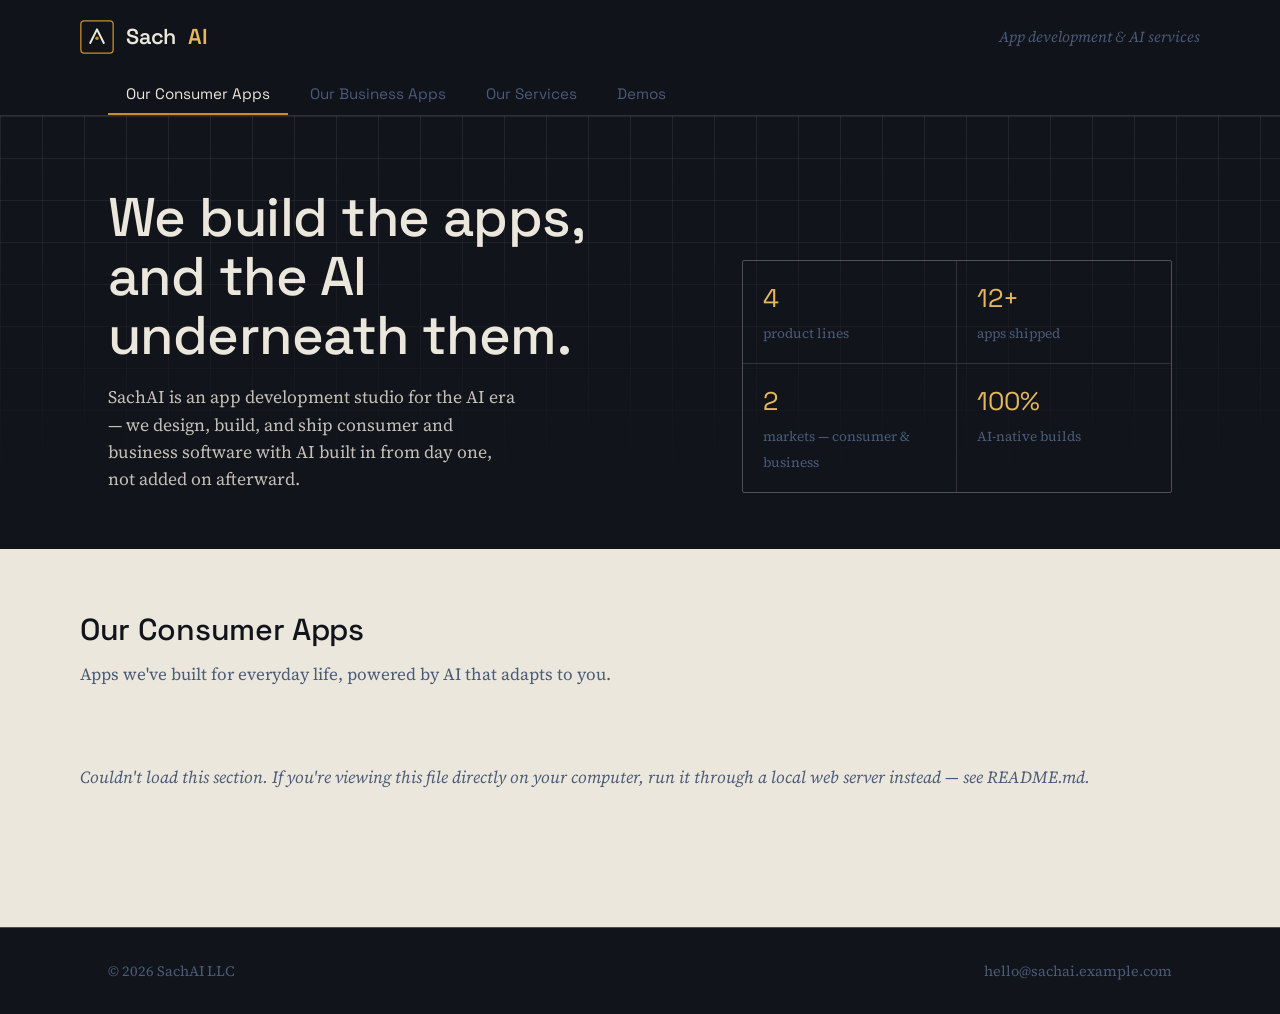
==== index.html @ 8f4dfbb7 "Add files via upload" ====
<!DOCTYPE html>
<html lang="en">
<head>
<meta charset="UTF-8">
<meta name="viewport" content="width=device-width, initial-scale=1.0">
<title>SachAI — App Development &amp; AI Services</title>
<meta name="description" content="SachAI builds consumer apps, business apps, and AI-driven software services.">
<link rel="preconnect" href="https://fonts.googleapis.com">
<link rel="preconnect" href="https://fonts.gstatic.com" crossorigin>
<link href="https://fonts.googleapis.com/css2?family=Space+Grotesk:wght@500;600;700&family=Source+Serif+4:ital,wght@0,400;0,600;1,400&display=swap" rel="stylesheet">
<link rel="stylesheet" href="styles.css">
</head>
<body>

<header class="site-head">
  <div class="wrap head-row">
    <a href="#" class="logotype" aria-label="SachAI home">
      <svg class="mark" viewBox="0 0 40 40" xmlns="http://www.w3.org/2000/svg" aria-hidden="true">
        <rect x="1" y="1" width="38" height="38" rx="4" fill="none" stroke="#c6912b" stroke-width="1.5"/>
        <path d="M12 27 L20 11 L28 27" fill="none" stroke="#ece7dc" stroke-width="2.4" stroke-linecap="round" stroke-linejoin="round"/>
        <circle cx="20" cy="21.5" r="2" fill="#c6912b"/>
      </svg>
      Sach<span class="co">AI</span>
    </a>
    <span class="tagline-small">App development &amp; AI services</span>
  </div>
  <div class="wrap">
    <nav class="tabs" id="tabs" aria-label="Primary">
      <button role="tab" aria-selected="true" data-section="consumer-apps">Our Consumer Apps</button>
      <button role="tab" aria-selected="false" data-section="business-apps">Our Business Apps</button>
      <button role="tab" aria-selected="false" data-section="services">Our Services</button>
      <button role="tab" aria-selected="false" data-section="demos">Demos</button>
      <span class="indicator" id="tab-indicator"></span>
    </nav>
  </div>
</header>

<section class="hero">
  <div class="hero-grid" aria-hidden="true"></div>
  <div class="wrap hero-inner">
    <div>
      <h1>We build the apps, and the AI underneath them.</h1>
      <p class="lede">SachAI is an app development studio for the AI era — we design, build, and ship consumer and business software with AI built in from day one, not added on afterward.</p>
    </div>
    <div class="hero-figures">
      <div><span class="num">4</span><span class="lbl">product lines</span></div>
      <div><span class="num">12+</span><span class="lbl">apps shipped</span></div>
      <div><span class="num">2</span><span class="lbl">markets — consumer &amp; business</span></div>
      <div><span class="num">100%</span><span class="lbl">AI-native builds</span></div>
    </div>
  </div>
</section>

<main>
  <div class="wrap panel">
    <div class="panel-head">
      <h2 id="panel-title">Our Consumer Apps</h2>
      <span class="count" id="panel-count"></span>
    </div>
    <p class="panel-sub" id="panel-sub">Apps we've built for everyday life, powered by AI that adapts to you.</p>
    <div id="card-area">
      <p class="state-msg">Loading…</p>
    </div>
  </div>
</main>

<footer>
  <div class="wrap foot-row">
    <span>© 2026 SachAI LLC</span>
    <a href="mailto:hello@sachai.example.com">hello@sachai.example.com</a>
  </div>
</footer>

<script src="script.js"></script>
</body>
</html>
---- styles.css ----
/* ==========================================================================
   SachAI — Design tokens
   Palette: "blueprint & brass" — deep instrument-navy paired with a warm
   brass accent, evoking engineering drawings and precision hardware
   rather than a generic SaaS gradient.
   ========================================================================== */
:root {
  --ink: #12141b;
  --ink-2: #1b1f2a;
  --paper: #ece7dc;
  --paper-dim: #ddd6c6;
  --slate: #4a5b78;
  --brass: #c6912b;
  --brass-light: #e4b85b;
  --line: rgba(236, 231, 220, 0.14);
  --line-strong: rgba(236, 231, 220, 0.28);

  --font-display: "Space Grotesk", "Helvetica Neue", Arial, sans-serif;
  --font-body: "Source Serif 4", Georgia, "Times New Roman", serif;

  --max-w: 1120px;
}

* { box-sizing: border-box; }

html { scroll-behavior: smooth; }

@media (prefers-reduced-motion: reduce) {
  html { scroll-behavior: auto; }
  * { animation-duration: 0.001ms !important; transition-duration: 0.001ms !important; }
}

body {
  margin: 0;
  background: var(--ink);
  color: var(--paper);
  font-family: var(--font-body);
  font-size: 17px;
  line-height: 1.55;
  -webkit-font-smoothing: antialiased;
}

a {
  color: inherit;
}

.wrap {
  max-width: var(--max-w);
  margin: 0 auto;
  padding: 0 28px;
}

/* ---------------------------------------------------------------------- */
/* Header + nav                                                            */
/* ---------------------------------------------------------------------- */

header.site-head {
  position: sticky;
  top: 0;
  z-index: 20;
  background: rgba(18, 20, 27, 0.92);
  backdrop-filter: blur(8px);
  border-bottom: 1px solid var(--line);
}

.head-row {
  display: flex;
  align-items: center;
  justify-content: space-between;
  padding: 20px 0 0;
  gap: 24px;
  flex-wrap: wrap;
}

.logotype {
  display: flex;
  align-items: center;
  gap: 12px;
  font-family: var(--font-display);
  font-weight: 600;
  font-size: 1.35rem;
  letter-spacing: -0.01em;
  text-decoration: none;
  color: var(--paper);
}

.logotype .mark {
  width: 34px;
  height: 34px;
  flex-shrink: 0;
}

.logotype .co {
  color: var(--brass-light);
}

.tagline-small {
  font-family: var(--font-body);
  font-style: italic;
  color: var(--slate);
  font-size: 0.95rem;
  display: none;
}

@media (min-width: 720px) {
  .tagline-small { display: inline; }
}

nav.tabs {
  display: flex;
  gap: 4px;
  margin-top: 18px;
  overflow-x: auto;
  scrollbar-width: none;
  position: relative;
}
nav.tabs::-webkit-scrollbar { display: none; }

nav.tabs button {
  font-family: var(--font-display);
  background: none;
  border: none;
  color: var(--slate);
  font-size: 0.95rem;
  padding: 12px 18px;
  cursor: pointer;
  white-space: nowrap;
  position: relative;
  transition: color 0.2s ease;
}

nav.tabs button:hover {
  color: var(--paper);
}

nav.tabs button[aria-selected="true"] {
  color: var(--paper);
}

nav.tabs .indicator {
  position: absolute;
  bottom: 0;
  height: 2px;
  background: var(--brass);
  transition: left 0.28s cubic-bezier(0.4, 0, 0.2, 1), width 0.28s cubic-bezier(0.4, 0, 0.2, 1);
}

/* ---------------------------------------------------------------------- */
/* Hero                                                                     */
/* ---------------------------------------------------------------------- */

.hero {
  position: relative;
  padding: 72px 0 56px;
  overflow: hidden;
}

.hero-grid {
  position: absolute;
  inset: 0;
  background-image:
    linear-gradient(var(--line) 1px, transparent 1px),
    linear-gradient(90deg, var(--line) 1px, transparent 1px);
  background-size: 42px 42px;
  mask-image: linear-gradient(to bottom, black, transparent 85%);
  pointer-events: none;
  opacity: 0.6;
}

.hero-inner {
  position: relative;
  display: grid;
  grid-template-columns: 1fr;
  gap: 32px;
  align-items: end;
}

@media (min-width: 860px) {
  .hero-inner { grid-template-columns: 1.4fr 1fr; }
}

.hero h1 {
  font-family: var(--font-display);
  font-weight: 500;
  font-size: clamp(2.1rem, 5vw, 3.4rem);
  line-height: 1.08;
  letter-spacing: -0.01em;
  margin: 0 0 20px;
  max-width: 15ch;
}

.hero p.lede {
  font-size: 1.1rem;
  max-width: 46ch;
  color: rgba(236, 231, 220, 0.82);
  margin: 0;
}

.hero-figures {
  display: grid;
  grid-template-columns: repeat(2, 1fr);
  border: 1px solid var(--line-strong);
  border-radius: 2px;
}

.hero-figures div {
  padding: 18px 20px;
  border-right: 1px solid var(--line);
  border-bottom: 1px solid var(--line);
}
.hero-figures div:nth-child(2n) { border-right: none; }
.hero-figures div:nth-child(3), .hero-figures div:nth-child(4) { border-bottom: none; }

.hero-figures .num {
  display: block;
  font-family: var(--font-display);
  font-size: 1.6rem;
  color: var(--brass-light);
}
.hero-figures .lbl {
  font-size: 0.85rem;
  color: var(--slate);
}

/* ---------------------------------------------------------------------- */
/* Content panel                                                            */
/* ---------------------------------------------------------------------- */

main {
  background: var(--paper);
  color: var(--ink);
  border-top: 1px solid var(--line-strong);
}

.panel {
  padding: 56px 0 80px;
}

.panel-head {
  display: flex;
  align-items: baseline;
  justify-content: space-between;
  gap: 20px;
  margin-bottom: 8px;
  flex-wrap: wrap;
}

.panel-head h2 {
  font-family: var(--font-display);
  font-weight: 500;
  font-size: 1.9rem;
  margin: 0;
  letter-spacing: -0.01em;
}

.panel-head .count {
  font-family: var(--font-display);
  color: var(--slate);
  font-size: 0.95rem;
}

.panel-sub {
  color: var(--slate);
  margin: 0 0 36px;
  max-width: 60ch;
}

.card-grid {
  display: grid;
  grid-template-columns: 1fr;
  gap: 1px;
  background: var(--paper-dim);
  border: 1px solid var(--paper-dim);
}

@media (min-width: 720px) {
  .card-grid { grid-template-columns: 1fr 1fr; }
}

.card {
  background: var(--paper);
  padding: 28px 30px;
  display: flex;
  flex-direction: column;
  gap: 10px;
}

.card h3 {
  font-family: var(--font-display);
  font-size: 1.2rem;
  margin: 0;
  font-weight: 600;
}

.card .tag {
  color: var(--brass);
  font-style: italic;
  font-family: var(--font-body);
  font-size: 0.98rem;
  margin: 0;
}

.card p.desc {
  margin: 4px 0 6px;
  color: #2a2d33;
  font-size: 0.98rem;
}

.card a.card-link {
  font-family: var(--font-display);
  font-size: 0.88rem;
  color: var(--ink);
  text-decoration: none;
  border-bottom: 1px solid var(--brass);
  align-self: start;
  padding-bottom: 1px;
}
.card a.card-link:hover {
  color: var(--brass);
}

.state-msg {
  padding: 40px 0;
  color: var(--slate);
  font-style: italic;
}

/* ---------------------------------------------------------------------- */
/* Footer                                                                   */
/* ---------------------------------------------------------------------- */

footer {
  background: var(--ink);
  padding: 32px 0;
  border-top: 1px solid var(--line-strong);
}

footer .foot-row {
  display: flex;
  flex-wrap: wrap;
  gap: 16px;
  justify-content: space-between;
  align-items: center;
  color: var(--slate);
  font-size: 0.9rem;
}

footer a { color: var(--slate); text-decoration: none; }
footer a:hover { color: var(--brass-light); }

:focus-visible {
  outline: 2px solid var(--brass);
  outline-offset: 2px;
}
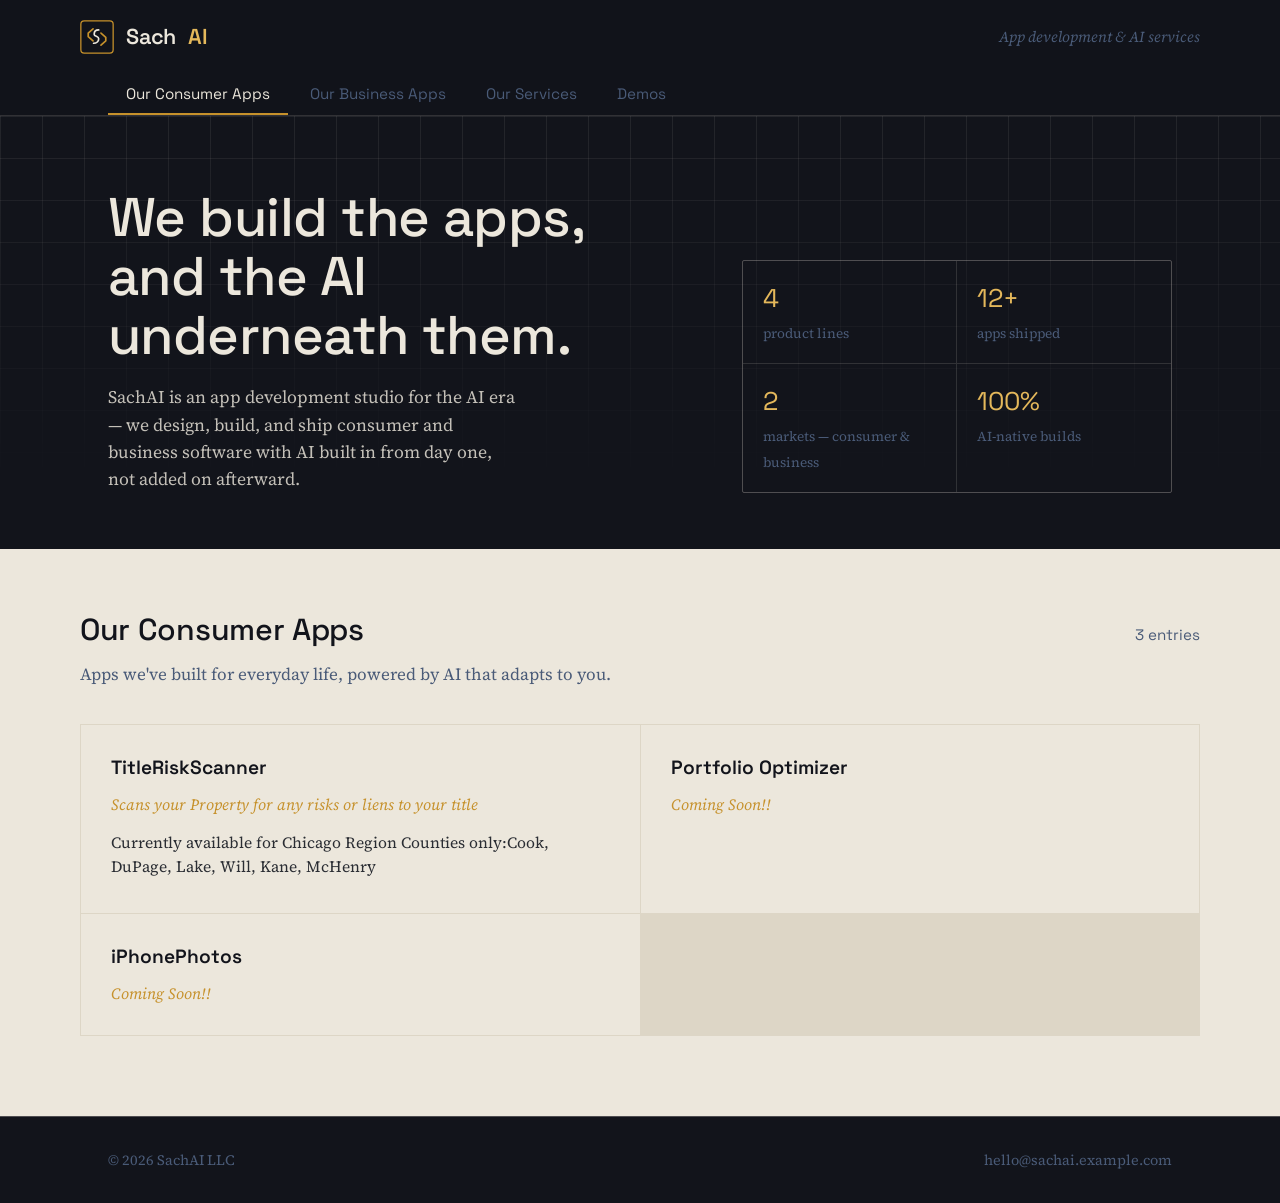
==== commit 6cca95e4: "Add files via upload" ====
--- a/index.html
+++ b/index.html
@@ -17,8 +17,9 @@
     <a href="#" class="logotype" aria-label="SachAI home">
       <svg class="mark" viewBox="0 0 40 40" xmlns="http://www.w3.org/2000/svg" aria-hidden="true">
         <rect x="1" y="1" width="38" height="38" rx="4" fill="none" stroke="#c6912b" stroke-width="1.5"/>
-        <path d="M12 27 L20 11 L28 27" fill="none" stroke="#ece7dc" stroke-width="2.4" stroke-linecap="round" stroke-linejoin="round"/>
-        <circle cx="20" cy="21.5" r="2" fill="#c6912b"/>
+        <path d="M15.33 10.33 L9.67 15.33 L9.67 19.67 L15.33 24.67" fill="none" stroke="#c6912b" stroke-width="2" stroke-linecap="round" stroke-linejoin="round"/>
+        <path d="M24.67 15.33 L30.33 20.33 L30.33 24.67 L24.67 29.67" fill="none" stroke="#c6912b" stroke-width="2" stroke-linecap="round" stroke-linejoin="round"/>
+        <path d="M22 11.67 C18.33 11.67 16.67 14 16.67 16.67 C16.67 19.67 22 18.67 22 22 C22 25 19.67 27.33 16 27.33" fill="none" stroke="#ece7dc" stroke-width="2" stroke-linecap="round"/>
       </svg>
       Sach<span class="co">AI</span>
     </a>
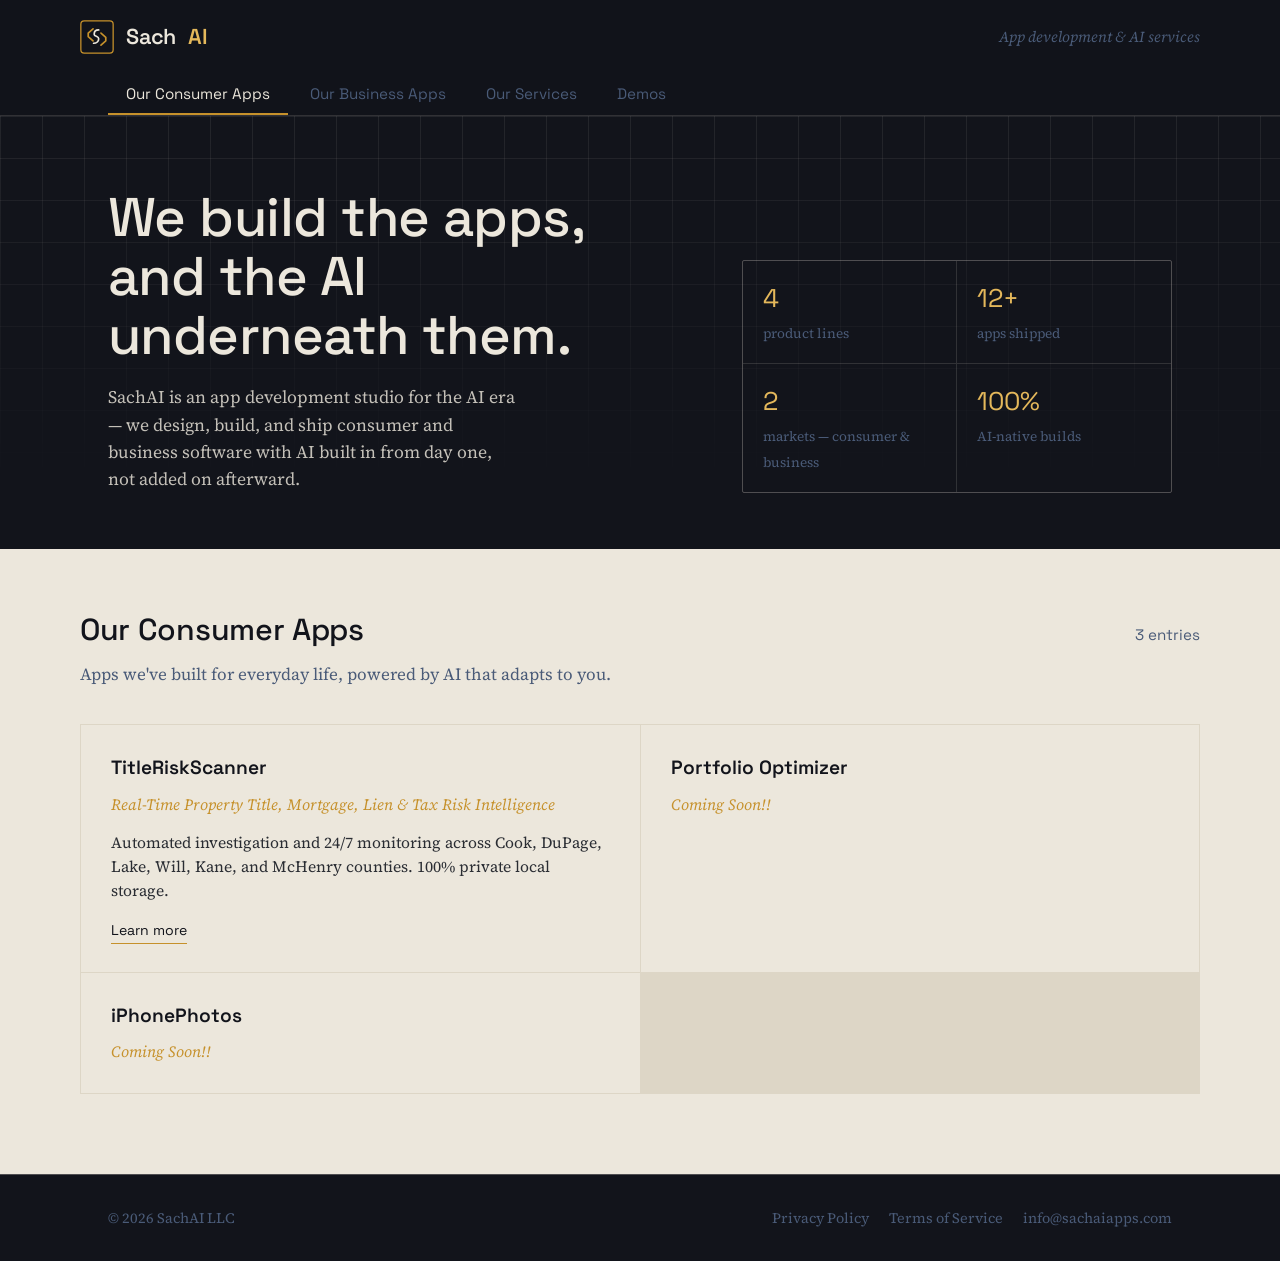
==== commit fa9edb5c: "Add TitleRiskScanner showcase, privacy policy, terms of service, and official contact info" ====
--- a/index.html
+++ b/index.html
@@ -68,7 +68,11 @@
 <footer>
   <div class="wrap foot-row">
     <span>© 2026 SachAI LLC</span>
-    <a href="mailto:hello@sachai.example.com">hello@sachai.example.com</a>
+    <div style="display: flex; gap: 20px; align-items: center;">
+      <a href="privacy.html">Privacy Policy</a>
+      <a href="terms.html">Terms of Service</a>
+      <a href="mailto:info@sachaiapps.com">info@sachaiapps.com</a>
+    </div>
   </div>
 </footer>
 
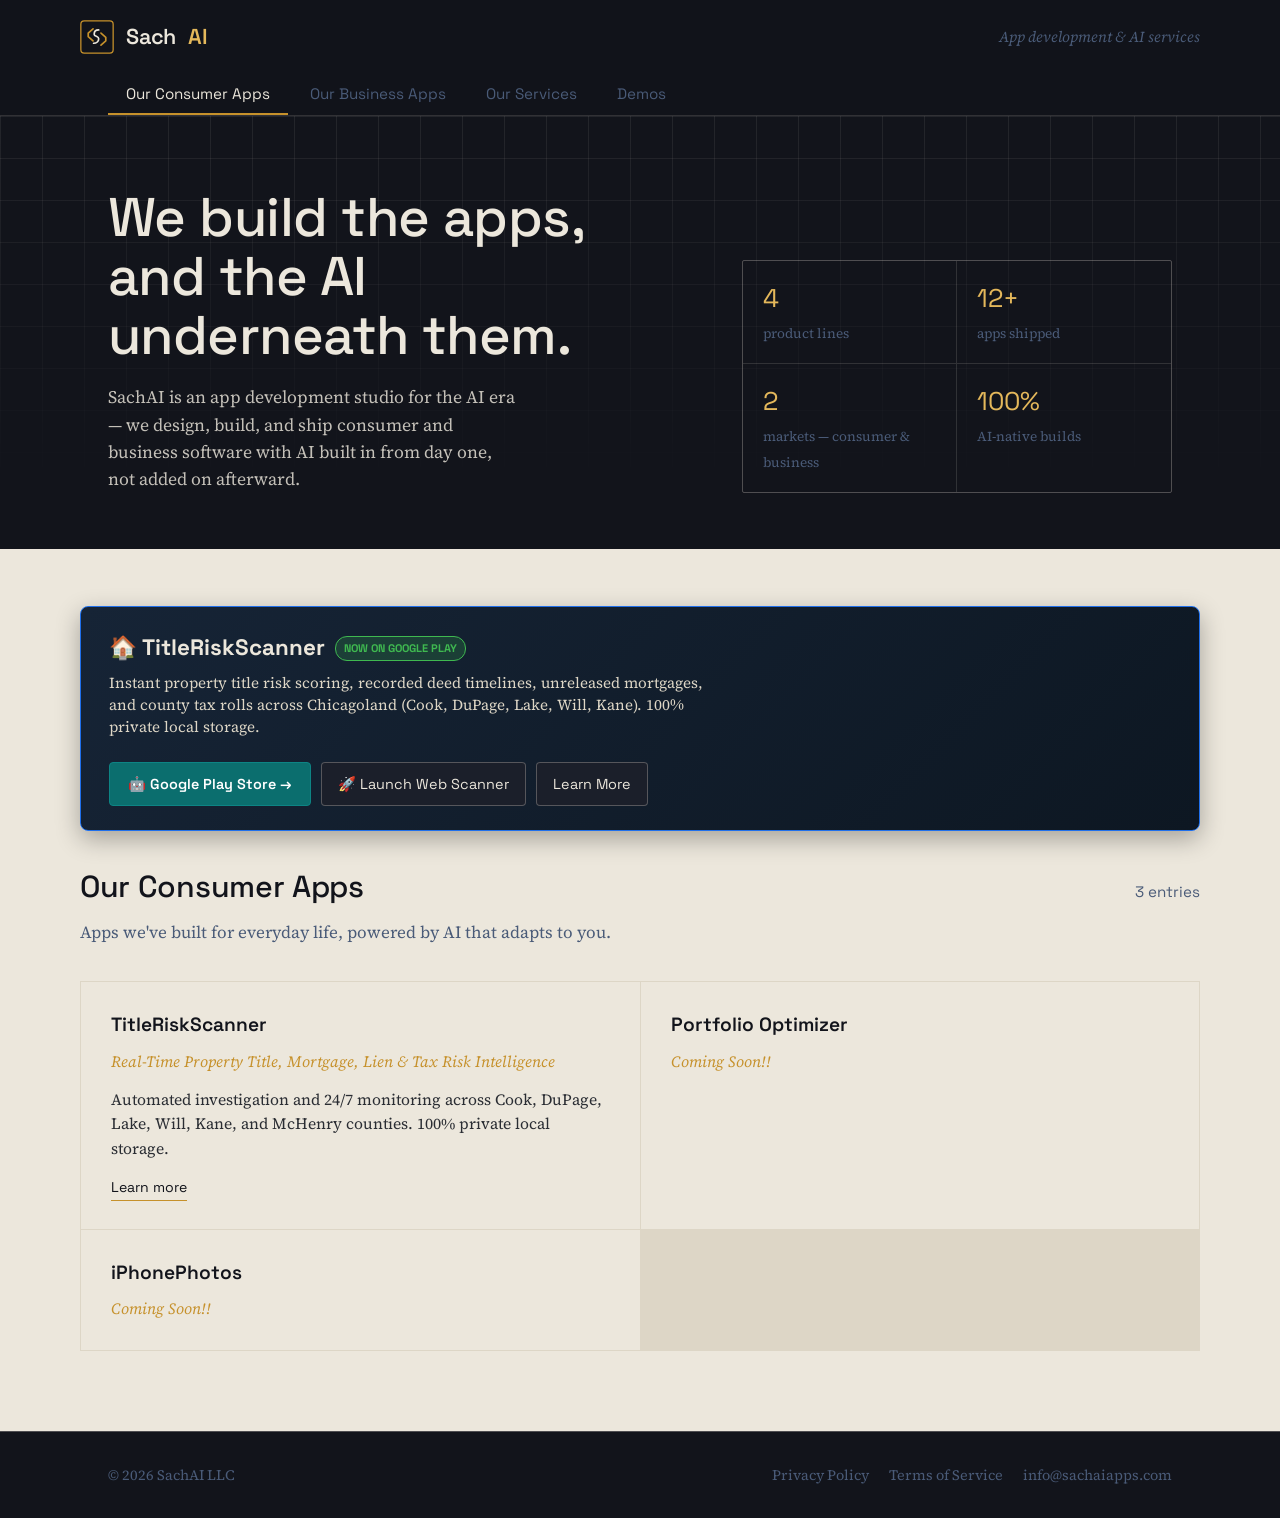
==== commit 96300a35: "Implement advanced SEO strategy: FAQPage & BreadcrumbList Schemas, Image Sitemap, Visual Screenshot " ====
--- a/index.html
+++ b/index.html
@@ -3,12 +3,135 @@
 <head>
 <meta charset="UTF-8">
 <meta name="viewport" content="width=device-width, initial-scale=1.0">
-<title>SachAI — App Development &amp; AI Services</title>
-<meta name="description" content="SachAI builds consumer apps, business apps, and AI-driven software services.">
+<title>SachAI — AI-Native Consumer &amp; Business Apps | TitleRiskScanner</title>
+<meta name="description" content="SachAI builds AI-driven consumer and enterprise applications, including TitleRiskScanner — automated property title and lien intelligence for the Chicago metropolitan area.">
+<link rel="canonical" href="https://sachaiapps.com/">
+<link rel="icon" type="image/png" href="logos/favicon-512.png">
+<link rel="apple-touch-icon" href="logos/sachai-app-icon-1024.png">
+
+<!-- OpenGraph / Facebook / LinkedIn -->
+<meta property="og:type" content="website">
+<meta property="og:url" content="https://sachaiapps.com/">
+<meta property="og:title" content="SachAI — AI-Native Consumer &amp; Business Apps">
+<meta property="og:description" content="App development studio for the AI era. Creators of TitleRiskScanner, Data Lineage & Governance tools.">
+<meta property="og:image" content="https://sachaiapps.com/logos/sachai-full-logo-with-url-4096x2304.png">
+
+<!-- Twitter Card -->
+<meta name="twitter:card" content="summary_large_image">
+<meta name="twitter:url" content="https://sachaiapps.com/">
+<meta name="twitter:title" content="SachAI — AI-Native Consumer &amp; Business Apps">
+<meta name="twitter:description" content="We design, build, and ship consumer and business software with AI built in from day one.">
+<meta name="twitter:image" content="https://sachaiapps.com/logos/sachai-full-logo-with-url-4096x2304.png">
+
+<!-- Organization & WebSite JSON-LD -->
+<script type="application/ld+json">
+{
+  "@context": "https://schema.org",
+  "@graph": [
+    {
+      "@type": "Organization",
+      "@id": "https://sachaiapps.com/#organization",
+      "name": "SachAI LLC",
+      "url": "https://sachaiapps.com",
+      "logo": "https://sachaiapps.com/logos/sachai-app-icon-1024.png",
+      "email": "info@sachaiapps.com",
+      "description": "Developer of intelligent consumer and business software applications."
+    },
+    {
+      "@type": "WebSite",
+      "@id": "https://sachaiapps.com/#website",
+      "url": "https://sachaiapps.com",
+      "name": "SachAI",
+      "publisher": {
+        "@id": "https://sachaiapps.com/#organization"
+      }
+    }
+  ]
+}
+</script>
 <link rel="preconnect" href="https://fonts.googleapis.com">
 <link rel="preconnect" href="https://fonts.gstatic.com" crossorigin>
 <link href="https://fonts.googleapis.com/css2?family=Space+Grotesk:wght@500;600;700&family=Source+Serif+4:ital,wght@0,400;0,600;1,400&display=swap" rel="stylesheet">
 <link rel="stylesheet" href="styles.css">
+
+<style>
+  .flagship-spotlight {
+    background: linear-gradient(135deg, #162436 0%, #0d1722 100%);
+    border: 1px solid #1f6feb;
+    border-radius: 8px;
+    padding: 24px 28px;
+    margin-bottom: 32px;
+    display: flex;
+    justify-content: space-between;
+    align-items: center;
+    gap: 24px;
+    flex-wrap: wrap;
+    box-shadow: 0 8px 24px rgba(0,0,0,0.3);
+  }
+  .spotlight-info h3 {
+    font-family: var(--font-display);
+    font-size: 1.4rem;
+    color: var(--paper);
+    margin: 0 0 6px;
+    display: flex;
+    align-items: center;
+    gap: 10px;
+  }
+  .spotlight-badge {
+    background: rgba(63, 185, 80, 0.2);
+    border: 1px solid #3fb950;
+    color: #3fb950;
+    font-size: 11px;
+    font-weight: 700;
+    padding: 3px 8px;
+    border-radius: 12px;
+    text-transform: uppercase;
+  }
+  .spotlight-info p {
+    color: var(--paper-dim);
+    font-size: 0.95rem;
+    margin: 0;
+    max-width: 620px;
+    line-height: 1.45;
+  }
+  .spotlight-actions {
+    display: flex;
+    gap: 10px;
+    flex-wrap: wrap;
+    align-items: center;
+  }
+  .btn-spotlight-primary {
+    background: #0b6e6e;
+    color: #ffffff;
+    border: 1px solid #0d8484;
+    padding: 10px 18px;
+    border-radius: 4px;
+    font-family: var(--font-display);
+    font-size: 0.9rem;
+    font-weight: 600;
+    text-decoration: none;
+    transition: background 0.15s ease;
+  }
+  .btn-spotlight-primary:hover {
+    background: #0d8484;
+  }
+  .btn-spotlight-sec {
+    background: var(--ink-2);
+    color: var(--paper);
+    border: 1px solid var(--line-strong);
+    padding: 10px 16px;
+    border-radius: 4px;
+    font-family: var(--font-display);
+    font-size: 0.9rem;
+    text-decoration: none;
+    transition: border-color 0.15s ease;
+  }
+  .btn-spotlight-sec:hover {
+    border-color: var(--brass);
+    color: var(--brass-light);
+  }
+</style>
+
 </head>
 <body>
 
@@ -54,6 +177,23 @@
 
 <main>
   <div class="wrap panel">
+
+    <!-- Featured Flagship App Banner -->
+    <div class="flagship-spotlight">
+      <div class="spotlight-info">
+        <h3>
+          <span>🏠 TitleRiskScanner</span>
+          <span class="spotlight-badge">Now on Google Play</span>
+        </h3>
+        <p>Instant property title risk scoring, recorded deed timelines, unreleased mortgages, and county tax rolls across Chicagoland (Cook, DuPage, Lake, Will, Kane). 100% private local storage.</p>
+      </div>
+      <div class="spotlight-actions">
+        <a href="https://play.google.com/store/apps/details?id=com.sachai.titleriskscanner" target="_blank" rel="noopener" class="btn-spotlight-primary">🤖 Google Play Store &rarr;</a>
+        <a href="titleriskscanner/app/" class="btn-spotlight-sec">🚀 Launch Web Scanner</a>
+        <a href="titleriskscanner/" class="btn-spotlight-sec">Learn More</a>
+      </div>
+    </div>
+
     <div class="panel-head">
       <h2 id="panel-title">Our Consumer Apps</h2>
       <span class="count" id="panel-count"></span>
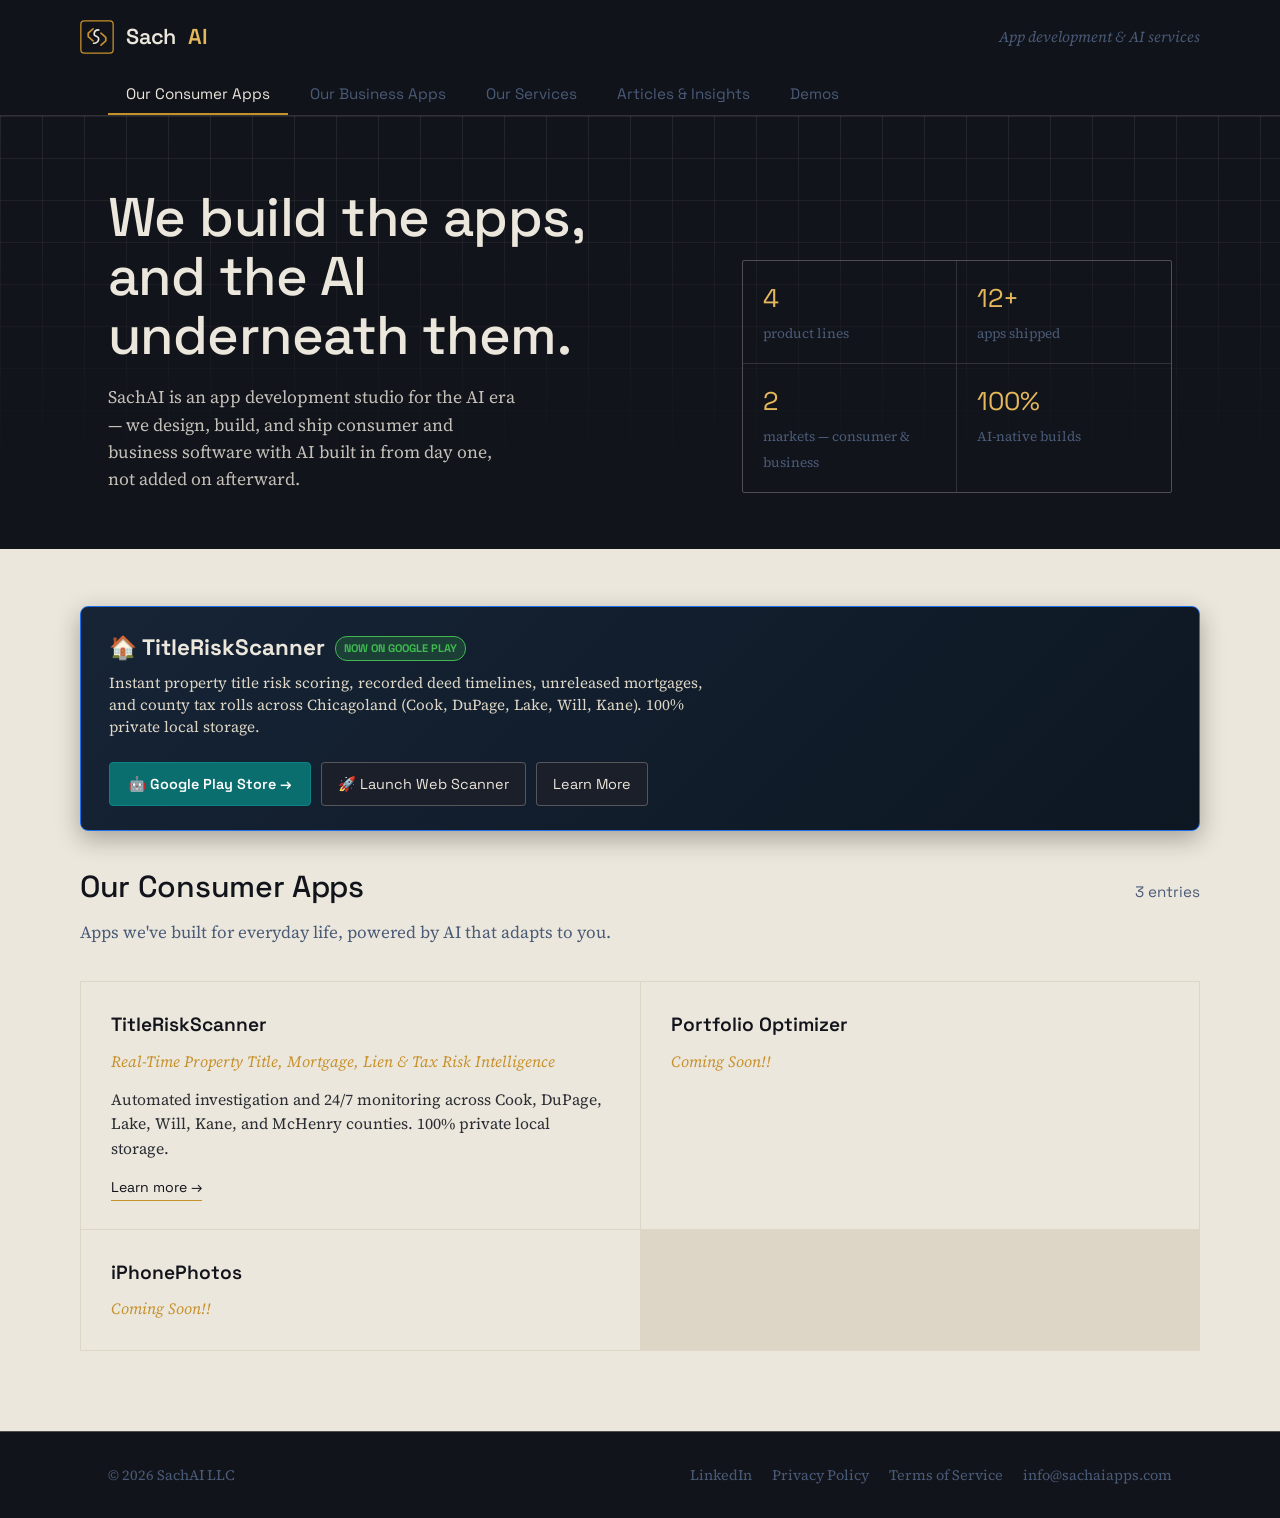
==== commit 922e1700: "Add Satya Sachdeva blog articles and LinkedIn profile to Services and new Articles tab" ====
--- a/index.html
+++ b/index.html
@@ -35,7 +35,25 @@
       "url": "https://sachaiapps.com",
       "logo": "https://sachaiapps.com/logos/sachai-app-icon-1024.png",
       "email": "info@sachaiapps.com",
+      "founder": {
+        "@id": "https://sachaiapps.com/#satya-sachdeva"
+      },
+      "sameAs": [
+        "https://www.linkedin.com/in/satya-sachdeva-b4628b/"
+      ],
       "description": "Developer of intelligent consumer and business software applications."
+    },
+    {
+      "@type": "Person",
+      "@id": "https://sachaiapps.com/#satya-sachdeva",
+      "name": "Satya Sachdeva",
+      "jobTitle": "Principal Architect & Founder",
+      "worksFor": {
+        "@id": "https://sachaiapps.com/#organization"
+      },
+      "sameAs": [
+        "https://www.linkedin.com/in/satya-sachdeva-b4628b/"
+      ]
     },
     {
       "@type": "WebSite",
@@ -153,6 +171,7 @@
       <button role="tab" aria-selected="true" data-section="consumer-apps">Our Consumer Apps</button>
       <button role="tab" aria-selected="false" data-section="business-apps">Our Business Apps</button>
       <button role="tab" aria-selected="false" data-section="services">Our Services</button>
+      <button role="tab" aria-selected="false" data-section="articles">Articles &amp; Insights</button>
       <button role="tab" aria-selected="false" data-section="demos">Demos</button>
       <span class="indicator" id="tab-indicator"></span>
     </nav>
@@ -208,7 +227,8 @@
 <footer>
   <div class="wrap foot-row">
     <span>© 2026 SachAI LLC</span>
-    <div style="display: flex; gap: 20px; align-items: center;">
+    <div style="display: flex; gap: 20px; align-items: center; flex-wrap: wrap;">
+      <a href="https://www.linkedin.com/in/satya-sachdeva-b4628b/" target="_blank" rel="noopener">LinkedIn</a>
       <a href="privacy.html">Privacy Policy</a>
       <a href="terms.html">Terms of Service</a>
       <a href="mailto:info@sachaiapps.com">info@sachaiapps.com</a>
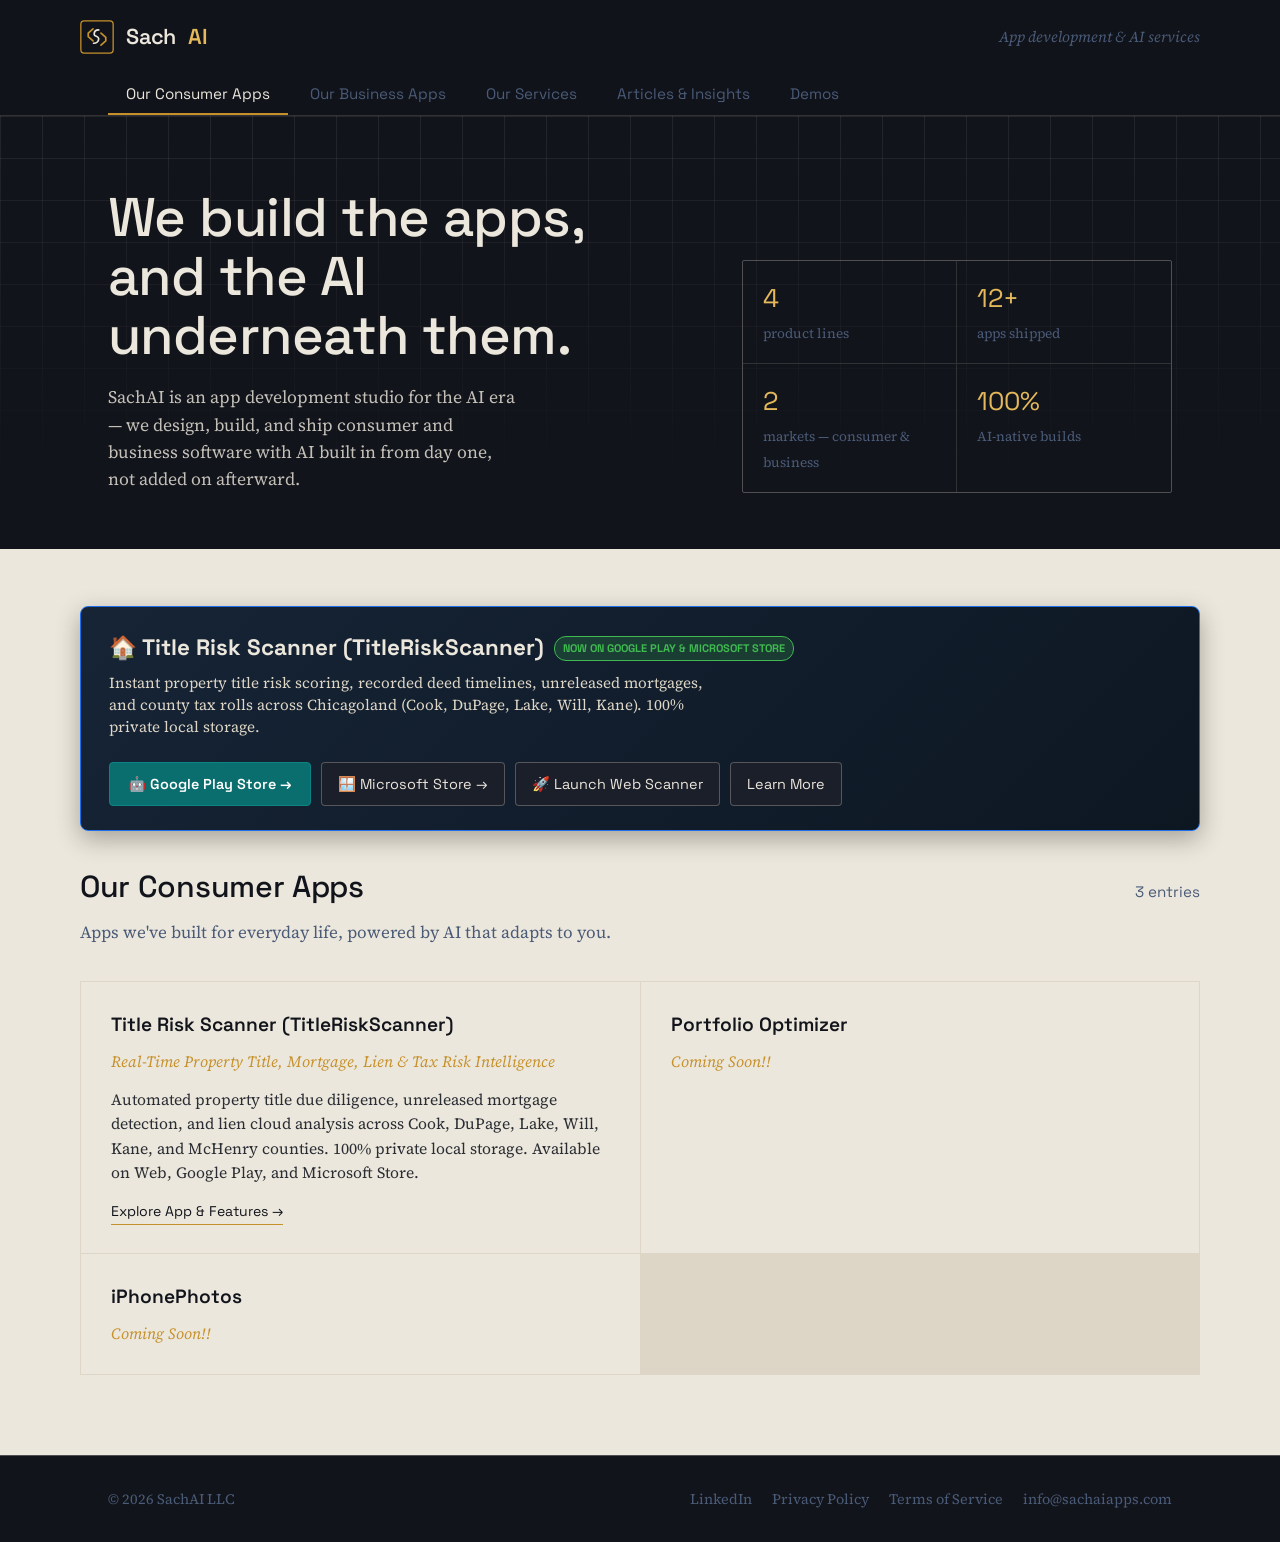
==== commit df2eb92a: "Optimize SEO for Title Risk Scanner keyword with spaces, add Microsoft Store link and FAQ" ====
--- a/index.html
+++ b/index.html
@@ -201,13 +201,14 @@
     <div class="flagship-spotlight">
       <div class="spotlight-info">
         <h3>
-          <span>🏠 TitleRiskScanner</span>
-          <span class="spotlight-badge">Now on Google Play</span>
+          <span>🏠 Title Risk Scanner (TitleRiskScanner)</span>
+          <span class="spotlight-badge">Now on Google Play &amp; Microsoft Store</span>
         </h3>
         <p>Instant property title risk scoring, recorded deed timelines, unreleased mortgages, and county tax rolls across Chicagoland (Cook, DuPage, Lake, Will, Kane). 100% private local storage.</p>
       </div>
       <div class="spotlight-actions">
         <a href="https://play.google.com/store/apps/details?id=com.sachai.titleriskscanner" target="_blank" rel="noopener" class="btn-spotlight-primary">🤖 Google Play Store &rarr;</a>
+        <a href="https://apps.microsoft.com/detail/9pjrkfm73s72" target="_blank" rel="noopener" class="btn-spotlight-sec">🪟 Microsoft Store &rarr;</a>
         <a href="titleriskscanner/app/" class="btn-spotlight-sec">🚀 Launch Web Scanner</a>
         <a href="titleriskscanner/" class="btn-spotlight-sec">Learn More</a>
       </div>
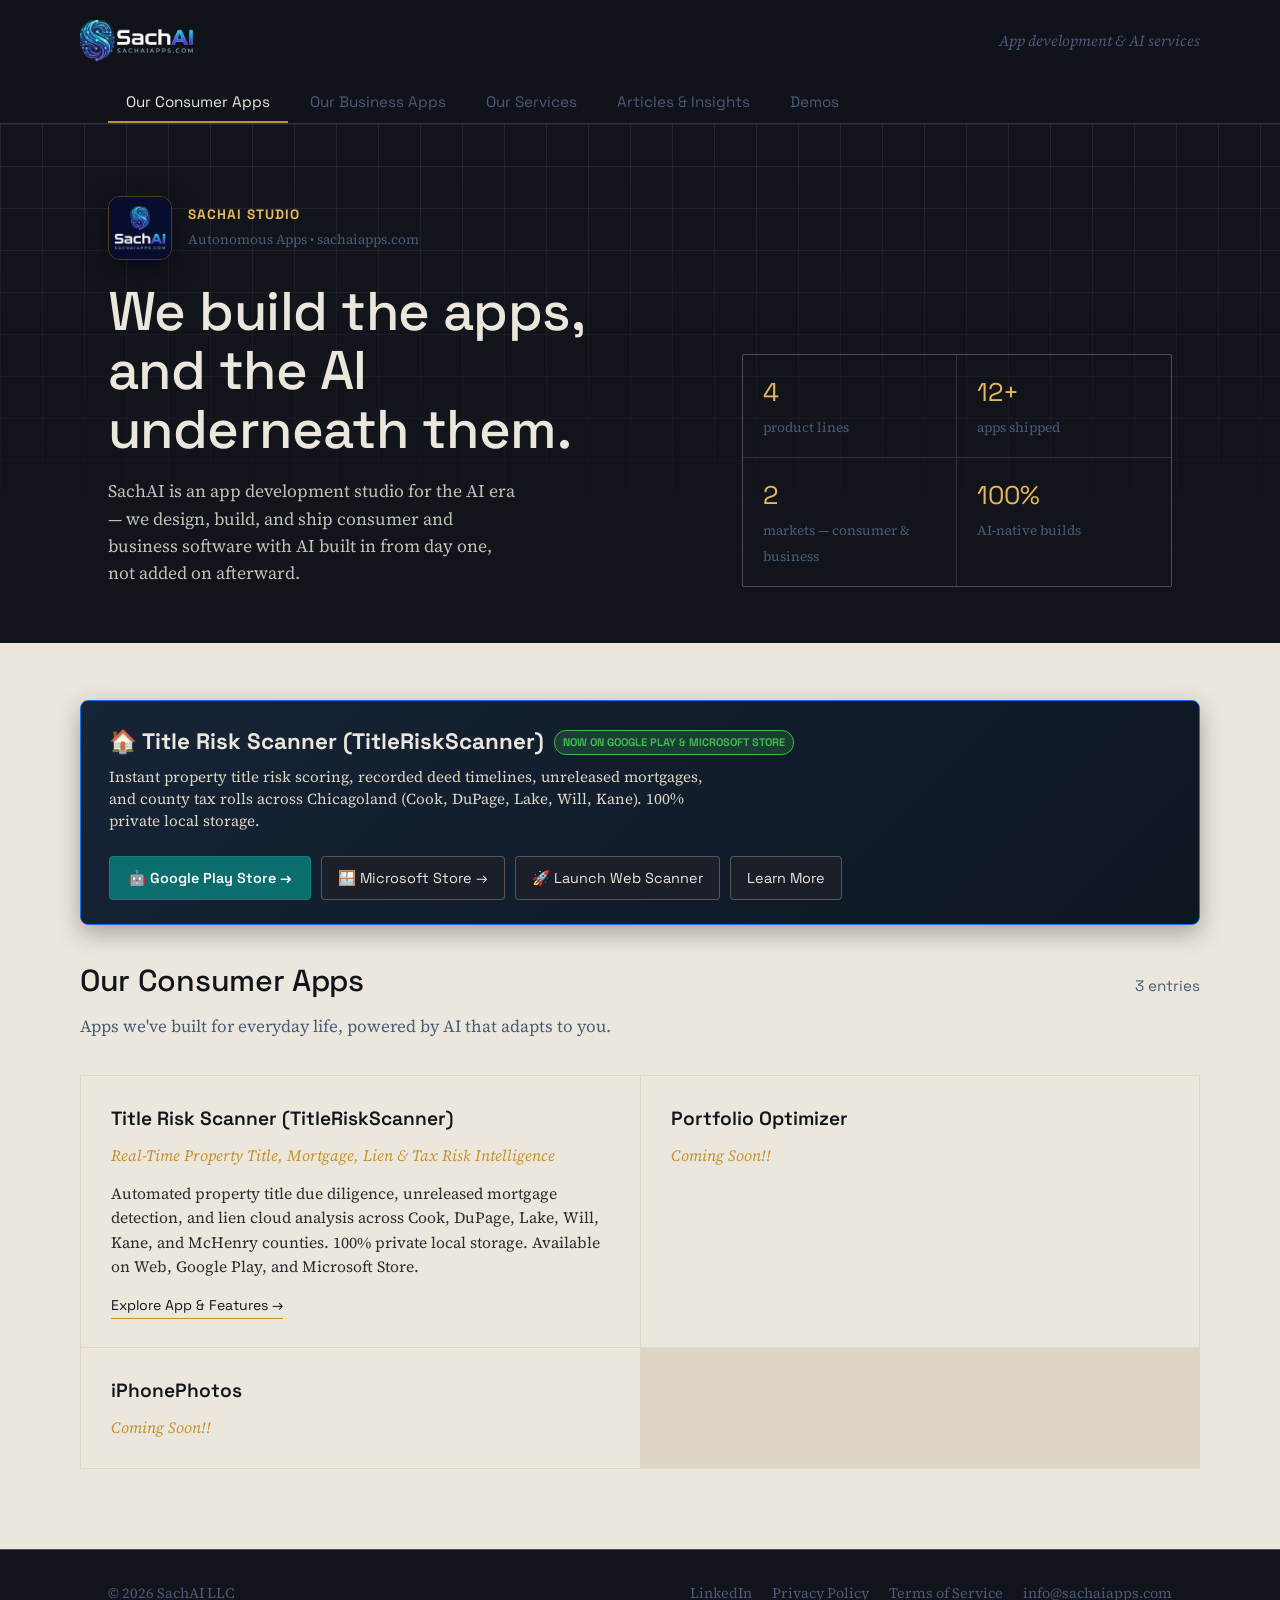
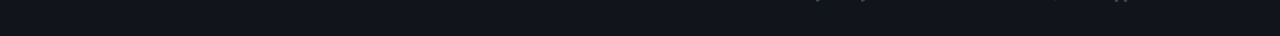
==== commit 595e417c: "Update site header with transparent sachai-logo-dark-with-url and hero section with brand badge" ====
--- a/index.html
+++ b/index.html
@@ -156,13 +156,7 @@
 <header class="site-head">
   <div class="wrap head-row">
     <a href="#" class="logotype" aria-label="SachAI home">
-      <svg class="mark" viewBox="0 0 40 40" xmlns="http://www.w3.org/2000/svg" aria-hidden="true">
-        <rect x="1" y="1" width="38" height="38" rx="4" fill="none" stroke="#c6912b" stroke-width="1.5"/>
-        <path d="M15.33 10.33 L9.67 15.33 L9.67 19.67 L15.33 24.67" fill="none" stroke="#c6912b" stroke-width="2" stroke-linecap="round" stroke-linejoin="round"/>
-        <path d="M24.67 15.33 L30.33 20.33 L30.33 24.67 L24.67 29.67" fill="none" stroke="#c6912b" stroke-width="2" stroke-linecap="round" stroke-linejoin="round"/>
-        <path d="M22 11.67 C18.33 11.67 16.67 14 16.67 16.67 C16.67 19.67 22 18.67 22 22 C22 25 19.67 27.33 16 27.33" fill="none" stroke="#ece7dc" stroke-width="2" stroke-linecap="round"/>
-      </svg>
-      Sach<span class="co">AI</span>
+      <img src="logos/sachai-logo-dark-with-url.png" alt="SachAI — sachaiapps.com" class="brand-logo-img">
     </a>
     <span class="tagline-small">App development &amp; AI services</span>
   </div>
@@ -182,6 +176,13 @@
   <div class="hero-grid" aria-hidden="true"></div>
   <div class="wrap hero-inner">
     <div>
+      <div class="hero-brand-row" style="display: flex; align-items: center; gap: 16px; margin-bottom: 22px;">
+        <img src="logos/sachai-full-logo-with-url-512.png" alt="SachAI Brand Emblem" class="hero-brand-badge" style="width: 64px; height: 64px; border-radius: 12px; border: 1px solid rgba(198, 145, 43, 0.35); box-shadow: 0 8px 24px rgba(0, 0, 0, 0.45); object-fit: cover;">
+        <div>
+          <span style="font-family: var(--font-display); font-size: 0.85rem; font-weight: 700; color: var(--brass-light); text-transform: uppercase; letter-spacing: 0.08em; display: block;">SachAI Studio</span>
+          <span style="font-size: 0.85rem; color: var(--slate);">Autonomous Apps &bull; sachaiapps.com</span>
+        </div>
+      </div>
       <h1>We build the apps, and the AI underneath them.</h1>
       <p class="lede">SachAI is an app development studio for the AI era — we design, build, and ship consumer and business software with AI built in from day one, not added on afterward.</p>
     </div>
--- a/styles.css
+++ b/styles.css
@@ -72,6 +72,19 @@
   flex-wrap: wrap;
 }
 
+
+.logotype .brand-logo-img {
+  height: 42px;
+  width: auto;
+  display: block;
+  object-fit: contain;
+  transition: opacity 0.15s ease, transform 0.15s ease;
+}
+.logotype:hover .brand-logo-img {
+  opacity: 0.9;
+  transform: translateY(-1px);
+}
+
 .logotype {
   display: flex;
   align-items: center;
